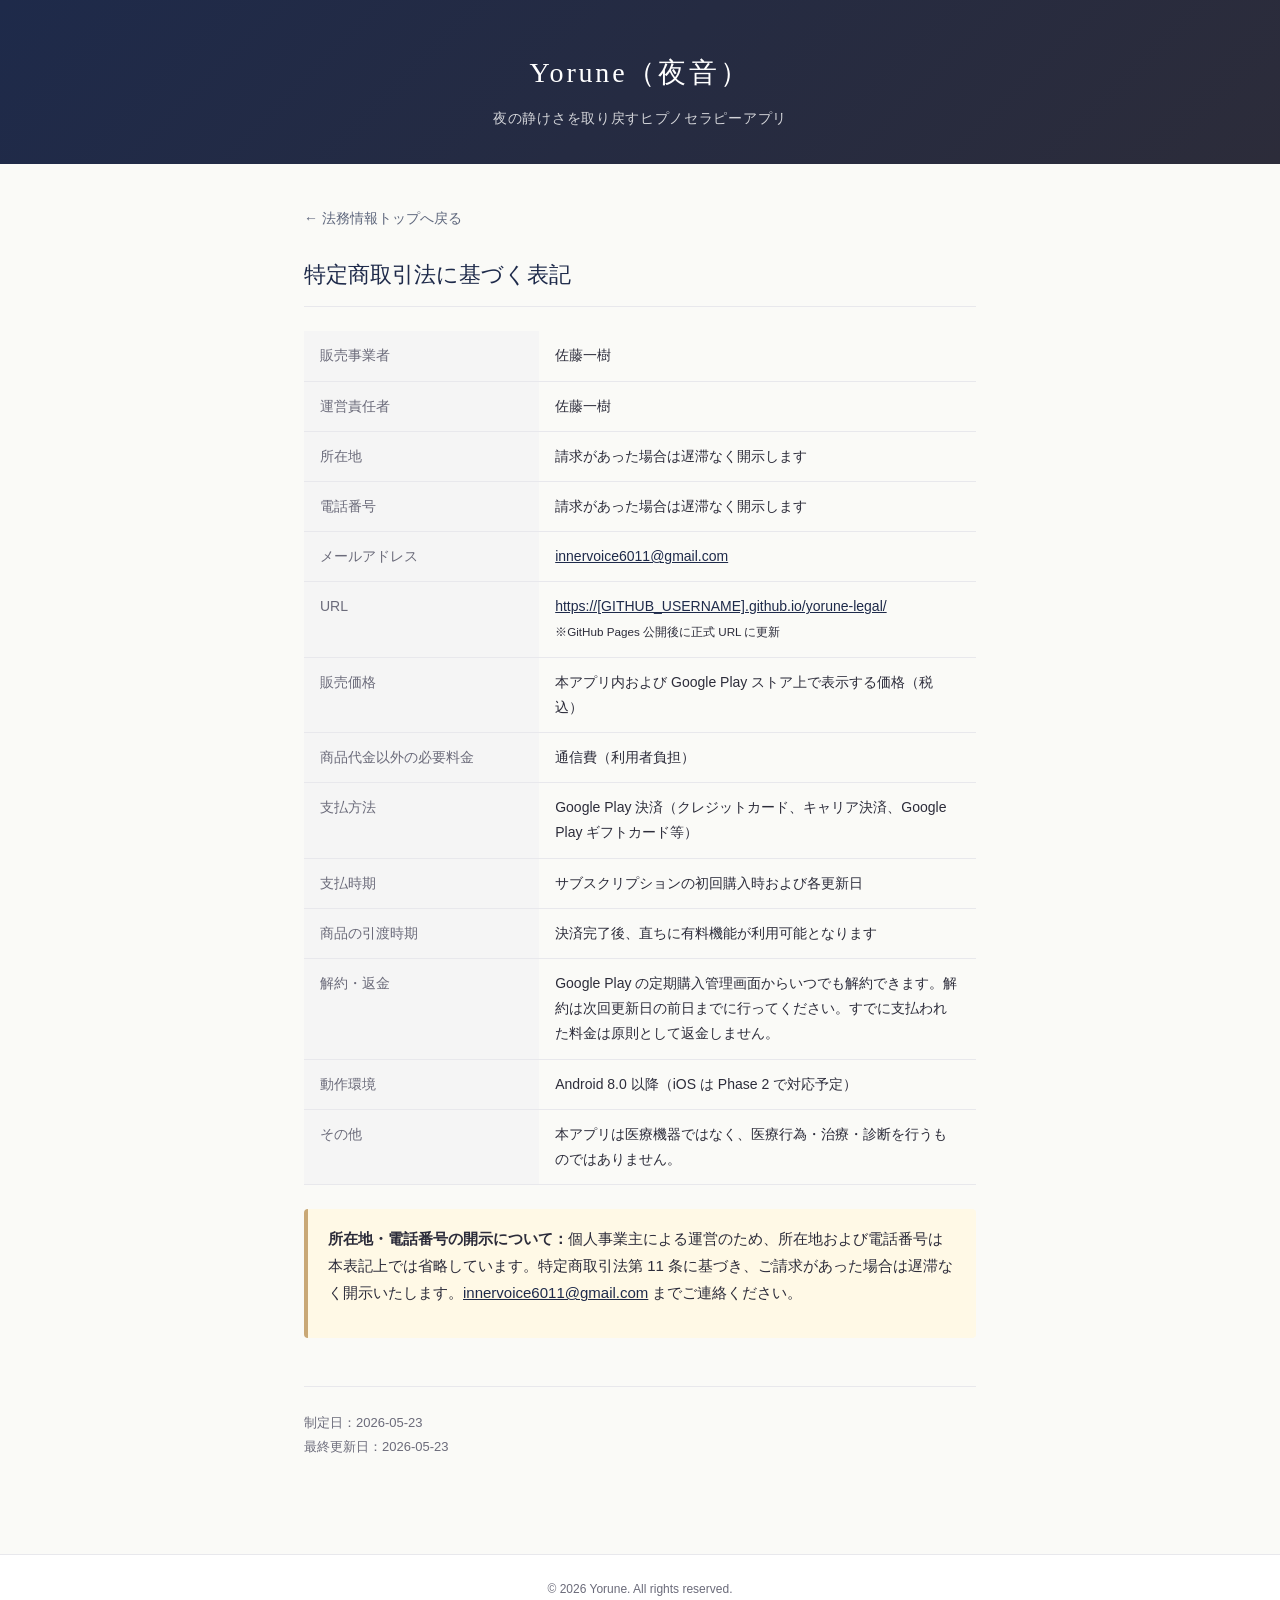
==== commerce.html @ 88b852d7 "Initial legal documents v1.0" ====
<!DOCTYPE html>
<html lang="ja">
<head>
<meta charset="UTF-8">
<meta name="viewport" content="width=device-width, initial-scale=1.0">
<title>特定商取引法に基づく表記 | Yorune（夜音）</title>
<link rel="stylesheet" href="styles.css">
</head>
<body>
<header>
  <h1>Yorune（夜音）</h1>
  <p class="tagline">夜の静けさを取り戻すヒプノセラピーアプリ</p>
</header>
<main>
  <a href="./" class="back-link">← 法務情報トップへ戻る</a>
  <h2>特定商取引法に基づく表記</h2>

  <table class="commerce-table">
    <tbody>
      <tr>
        <th>販売事業者</th>
        <td>佐藤一樹</td>
      </tr>
      <tr>
        <th>運営責任者</th>
        <td>佐藤一樹</td>
      </tr>
      <tr>
        <th>所在地</th>
        <td>請求があった場合は遅滞なく開示します</td>
      </tr>
      <tr>
        <th>電話番号</th>
        <td>請求があった場合は遅滞なく開示します</td>
      </tr>
      <tr>
        <th>メールアドレス</th>
        <td><a href="mailto:innervoice6011@gmail.com">innervoice6011@gmail.com</a></td>
      </tr>
      <tr>
        <th>URL</th>
        <td><a href="./">https://[GITHUB_USERNAME].github.io/yorune-legal/</a><br><small>※GitHub Pages 公開後に正式 URL に更新</small></td>
      </tr>
      <tr>
        <th>販売価格</th>
        <td>本アプリ内および Google Play ストア上で表示する価格（税込）</td>
      </tr>
      <tr>
        <th>商品代金以外の必要料金</th>
        <td>通信費（利用者負担）</td>
      </tr>
      <tr>
        <th>支払方法</th>
        <td>Google Play 決済（クレジットカード、キャリア決済、Google Play ギフトカード等）</td>
      </tr>
      <tr>
        <th>支払時期</th>
        <td>サブスクリプションの初回購入時および各更新日</td>
      </tr>
      <tr>
        <th>商品の引渡時期</th>
        <td>決済完了後、直ちに有料機能が利用可能となります</td>
      </tr>
      <tr>
        <th>解約・返金</th>
        <td>Google Play の定期購入管理画面からいつでも解約できます。解約は次回更新日の前日までに行ってください。すでに支払われた料金は原則として返金しません。</td>
      </tr>
      <tr>
        <th>動作環境</th>
        <td>Android 8.0 以降（iOS は Phase 2 で対応予定）</td>
      </tr>
      <tr>
        <th>その他</th>
        <td>本アプリは医療機器ではなく、医療行為・治療・診断を行うものではありません。</td>
      </tr>
    </tbody>
  </table>

  <div class="notice">
    <p><strong>所在地・電話番号の開示について：</strong>個人事業主による運営のため、所在地および電話番号は本表記上では省略しています。特定商取引法第 11 条に基づき、ご請求があった場合は遅滞なく開示いたします。<a href="mailto:innervoice6011@gmail.com">innervoice6011@gmail.com</a> までご連絡ください。</p>
  </div>

  <p class="meta">制定日：2026-05-23<br>最終更新日：2026-05-23</p>
</main>
<footer>
  <p>&copy; 2026 Yorune. All rights reserved.</p>
</footer>
</body>
</html>
---- styles.css ----
:root {
  --ink-charcoal: #2C2C3A;
  --twilight-navy: #1E2A4A;
  --gold-beige: #C9A876;
  --cloud-lavender: #D4D4E8;
  --bg: #FAFAF7;
  --text: #2C2C3A;
  --text-light: #6B6B7A;
  --border: #E8E8EC;
  --notice-bg: #FFF9E6;
}

* {
  margin: 0;
  padding: 0;
  box-sizing: border-box;
}

html {
  scroll-behavior: smooth;
}

body {
  font-family: -apple-system, BlinkMacSystemFont, "Segoe UI", "Hiragino Kaku Gothic ProN", "Yu Gothic", "Meiryo", sans-serif;
  background: var(--bg);
  color: var(--text);
  line-height: 1.8;
  -webkit-font-smoothing: antialiased;
  -moz-osx-font-smoothing: grayscale;
}

header {
  background: linear-gradient(135deg, var(--twilight-navy), var(--ink-charcoal));
  color: white;
  padding: 48px 24px 32px;
  text-align: center;
}

header h1 {
  font-size: 28px;
  font-weight: 400;
  letter-spacing: 0.1em;
  font-family: "Hiragino Mincho ProN", "Yu Mincho", serif;
}

header .tagline {
  margin-top: 8px;
  font-size: 14px;
  opacity: 0.8;
  letter-spacing: 0.05em;
}

main {
  max-width: 720px;
  margin: 0 auto;
  padding: 40px 24px 80px;
}

main h2 {
  font-size: 22px;
  font-weight: 500;
  margin-bottom: 24px;
  padding-bottom: 12px;
  border-bottom: 1px solid var(--border);
  color: var(--twilight-navy);
}

main h3 {
  font-size: 17px;
  font-weight: 600;
  margin-top: 32px;
  margin-bottom: 12px;
  color: var(--twilight-navy);
}

main p {
  font-size: 15px;
  margin-bottom: 16px;
  color: var(--text);
}

main ul, main ol {
  margin: 8px 0 16px 24px;
}

main li {
  font-size: 15px;
  margin-bottom: 8px;
}

main a {
  color: var(--twilight-navy);
  text-decoration: underline;
}

main a:hover {
  color: var(--gold-beige);
}

.doc-list {
  display: flex;
  flex-direction: column;
  gap: 16px;
  margin-top: 24px;
}

.doc-card {
  display: block;
  background: white;
  padding: 24px;
  border-radius: 12px;
  border: 1px solid var(--border);
  text-decoration: none;
  color: inherit;
  transition: border-color 0.2s, transform 0.2s, box-shadow 0.2s;
}

.doc-card:hover {
  border-color: var(--gold-beige);
  transform: translateY(-2px);
  box-shadow: 0 4px 16px rgba(28, 28, 50, 0.08);
  text-decoration: none;
}

.doc-card h3 {
  margin: 0 0 8px;
  color: var(--twilight-navy);
  font-size: 17px;
}

.doc-card p {
  font-size: 13px;
  color: var(--text-light);
  margin: 0;
}

.back-link {
  display: inline-block;
  margin-bottom: 24px;
  color: var(--twilight-navy);
  text-decoration: none;
  font-size: 14px;
  opacity: 0.7;
}

.back-link:hover {
  opacity: 1;
  text-decoration: underline;
}

.meta {
  margin-top: 48px;
  padding-top: 24px;
  border-top: 1px solid var(--border);
  font-size: 13px;
  color: var(--text-light);
}

.notice {
  background: var(--notice-bg);
  border-left: 4px solid var(--gold-beige);
  padding: 16px 20px;
  margin: 16px 0;
  font-size: 14px;
  border-radius: 4px;
}

.commerce-table {
  width: 100%;
  border-collapse: collapse;
  margin: 16px 0 24px;
}

.commerce-table th,
.commerce-table td {
  padding: 12px 16px;
  text-align: left;
  border-bottom: 1px solid var(--border);
  font-size: 14px;
  vertical-align: top;
}

.commerce-table th {
  width: 35%;
  color: var(--text-light);
  font-weight: 500;
  background: rgba(212, 212, 232, 0.15);
}

footer {
  text-align: center;
  padding: 24px;
  font-size: 12px;
  color: var(--text-light);
  border-top: 1px solid var(--border);
  background: white;
}

@media (max-width: 480px) {
  header {
    padding: 32px 16px 24px;
  }
  header h1 {
    font-size: 24px;
  }
  main {
    padding: 32px 16px 48px;
  }
  main h2 {
    font-size: 20px;
  }
  main h3 {
    font-size: 16px;
  }
  .doc-card {
    padding: 20px;
  }
  .commerce-table th,
  .commerce-table td {
    padding: 10px 12px;
    font-size: 13px;
  }
  .commerce-table th {
    width: 40%;
  }
}
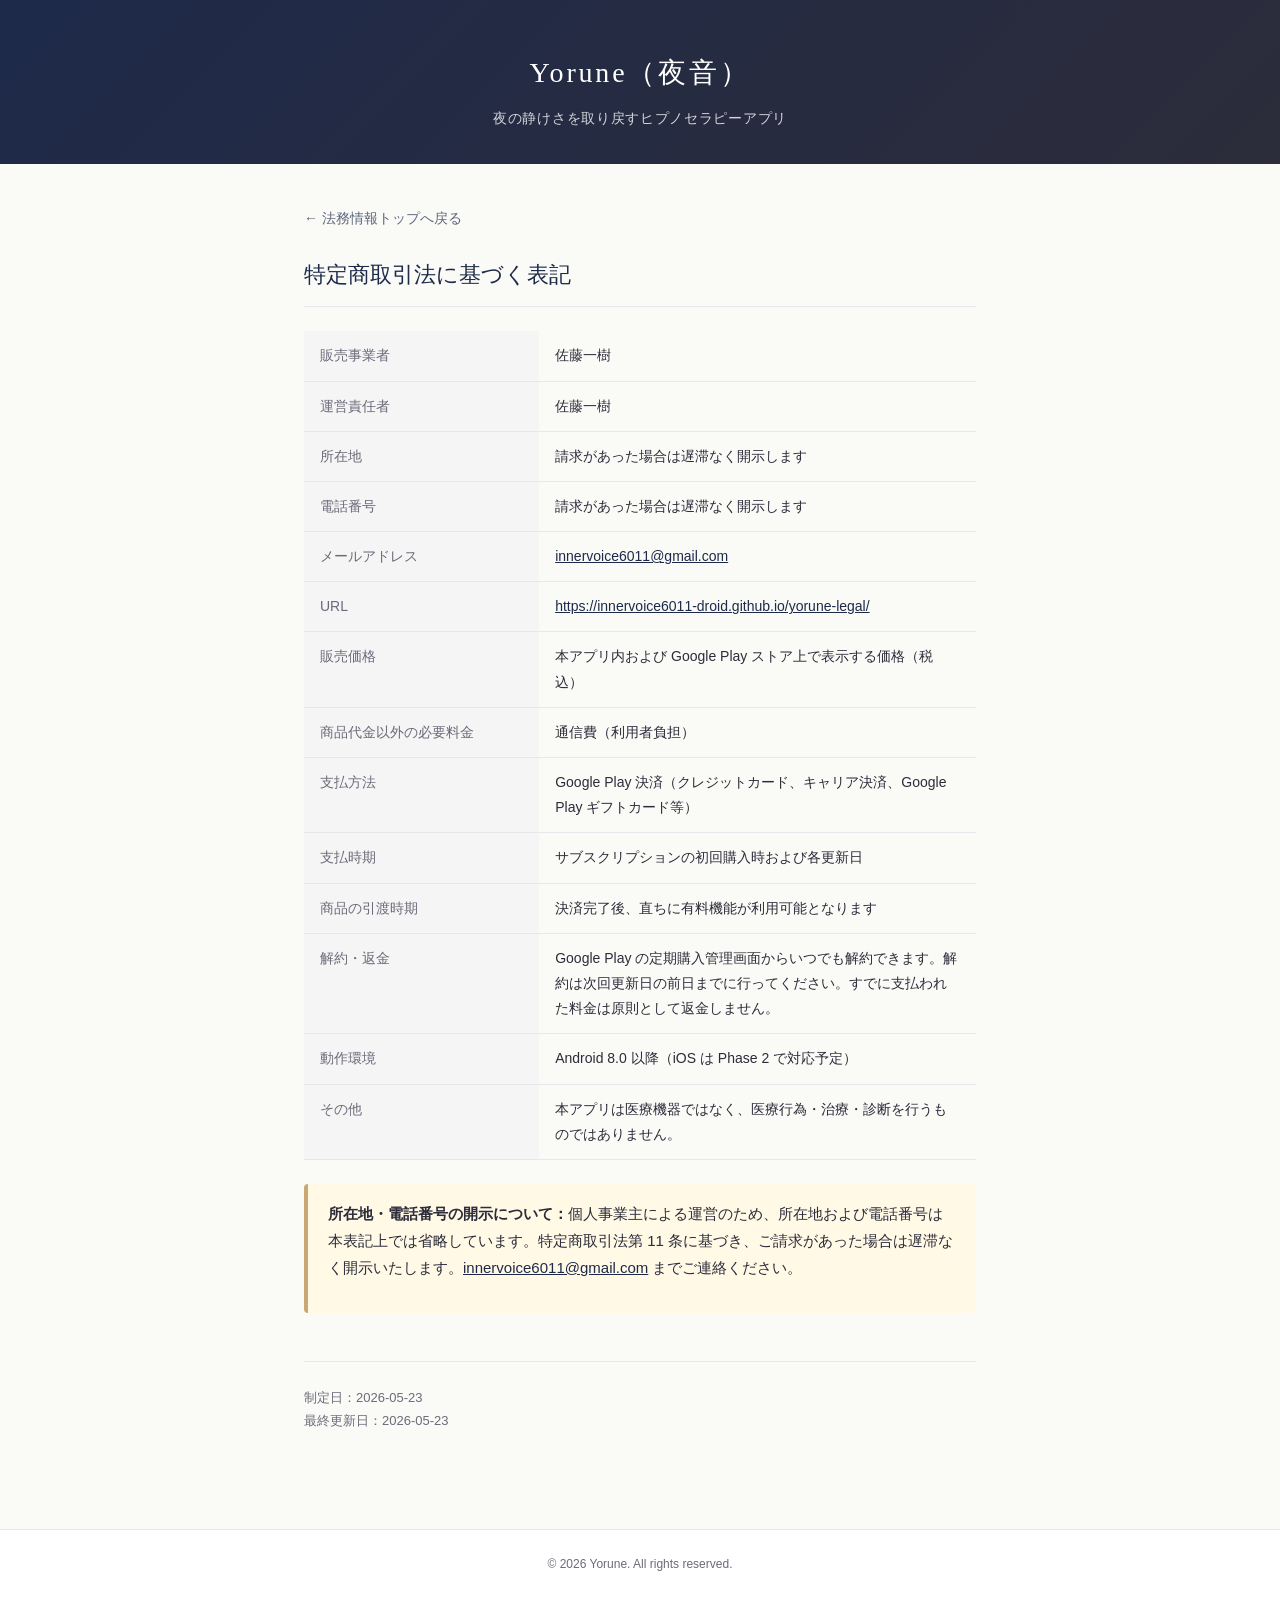
==== commit a7e260bf: "Update URL placeholder" ====
--- a/commerce.html
+++ b/commerce.html
@@ -39,7 +39,7 @@
       </tr>
       <tr>
         <th>URL</th>
-        <td><a href="./">https://[GITHUB_USERNAME].github.io/yorune-legal/</a><br><small>※GitHub Pages 公開後に正式 URL に更新</small></td>
+        <td><a href="https://innervoice6011-droid.github.io/yorune-legal/">https://innervoice6011-droid.github.io/yorune-legal/</a></td>
       </tr>
       <tr>
         <th>販売価格</th>
